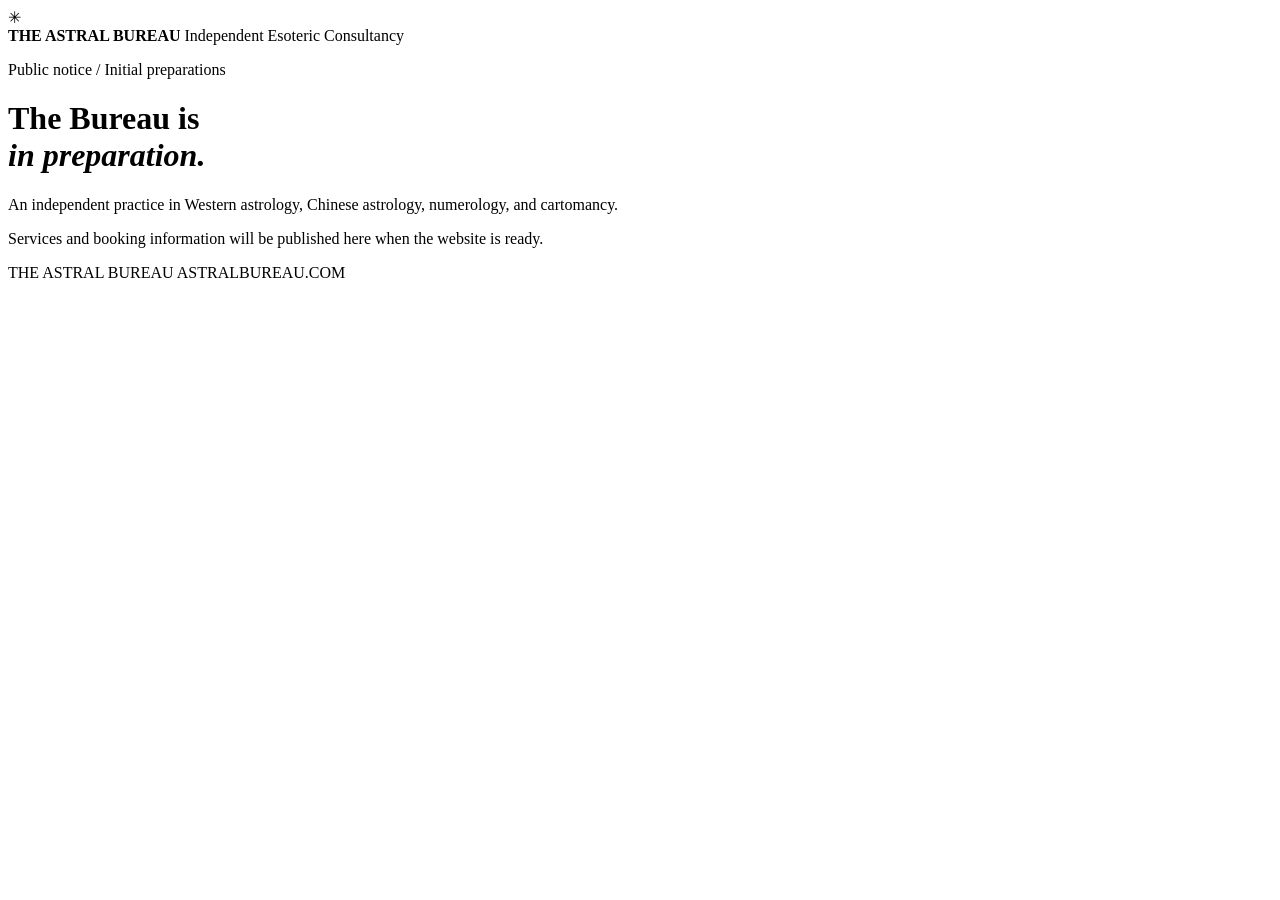
==== index.html @ 2aaf5bc3 "Add Astral Bureau starter: index.html" ====
<!doctype html>
<html lang="en">
<head>
  <meta charset="utf-8">
  <meta name="viewport" content="width=device-width,initial-scale=1">
  <meta name="description" content="The Astral Bureau — astrology, numerology, and cartomancy. Website in preparation.">
  <meta name="robots" content="noindex, nofollow">
  <meta name="theme-color" content="#10151e">
  <meta property="og:type" content="website">
  <meta property="og:title" content="The Astral Bureau">
  <meta property="og:description" content="The Astral Bureau — website in preparation.">
  <title>The Astral Bureau — In Preparation</title>
  <link rel="stylesheet" href="style.css">
</head>
<body>
  <div class="page-shell">
    <header class="masthead" aria-label="Site masthead">
      <div class="mark" aria-hidden="true">✳</div>
      <div class="masthead-text">
        <strong>THE ASTRAL BUREAU</strong>
        <span>Independent Esoteric Consultancy</span>
      </div>
    </header>

    <main>
      <p class="eyebrow">Public notice <span aria-hidden="true">/</span> Initial preparations</p>
      <h1>The Bureau is<br><em>in preparation.</em></h1>
      <p class="introduction">An independent practice in Western astrology, Chinese astrology, numerology, and cartomancy.</p>
      <p class="notice">Services and booking information will be published here when the website is ready.</p>
      <div class="rule" aria-hidden="true"></div>
    </main>

    <footer>
      <span>THE ASTRAL BUREAU</span>
      <span>ASTRALBUREAU.COM</span>
    </footer>
  </div>
</body>
</html>
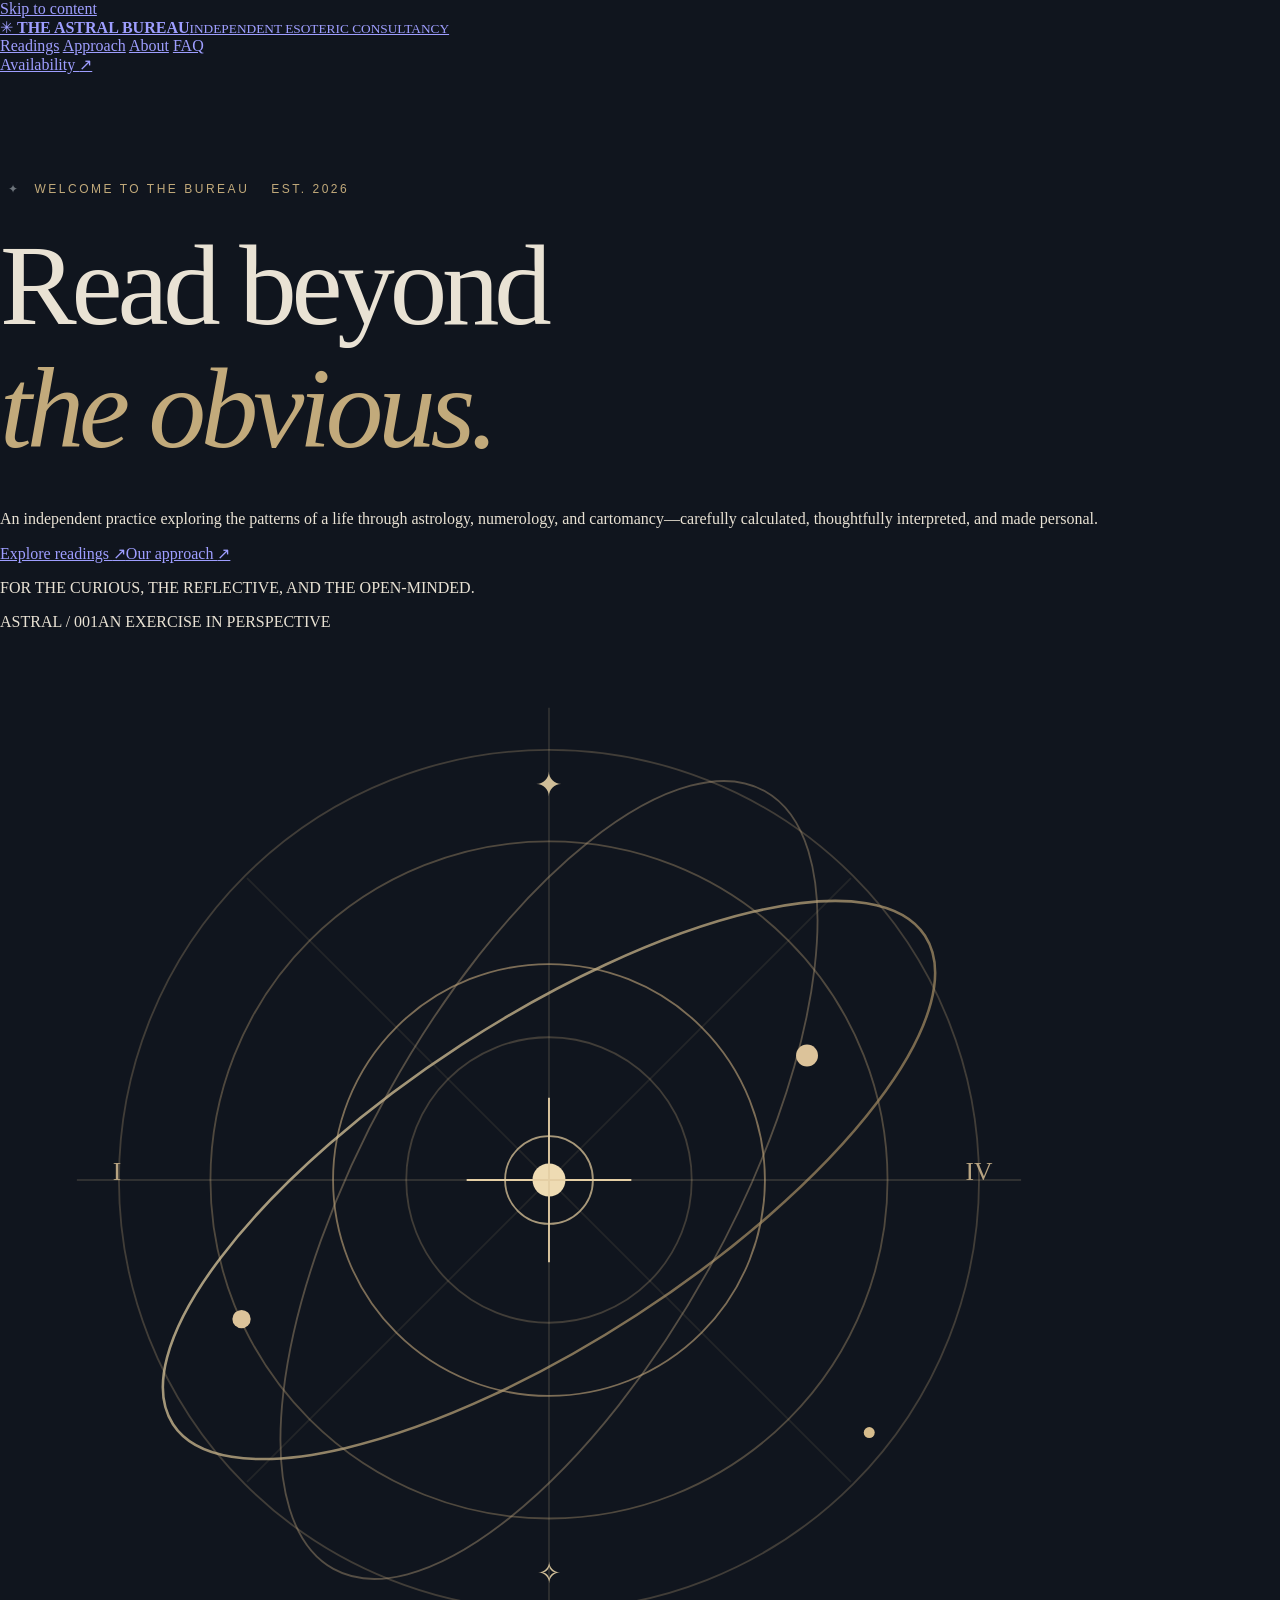
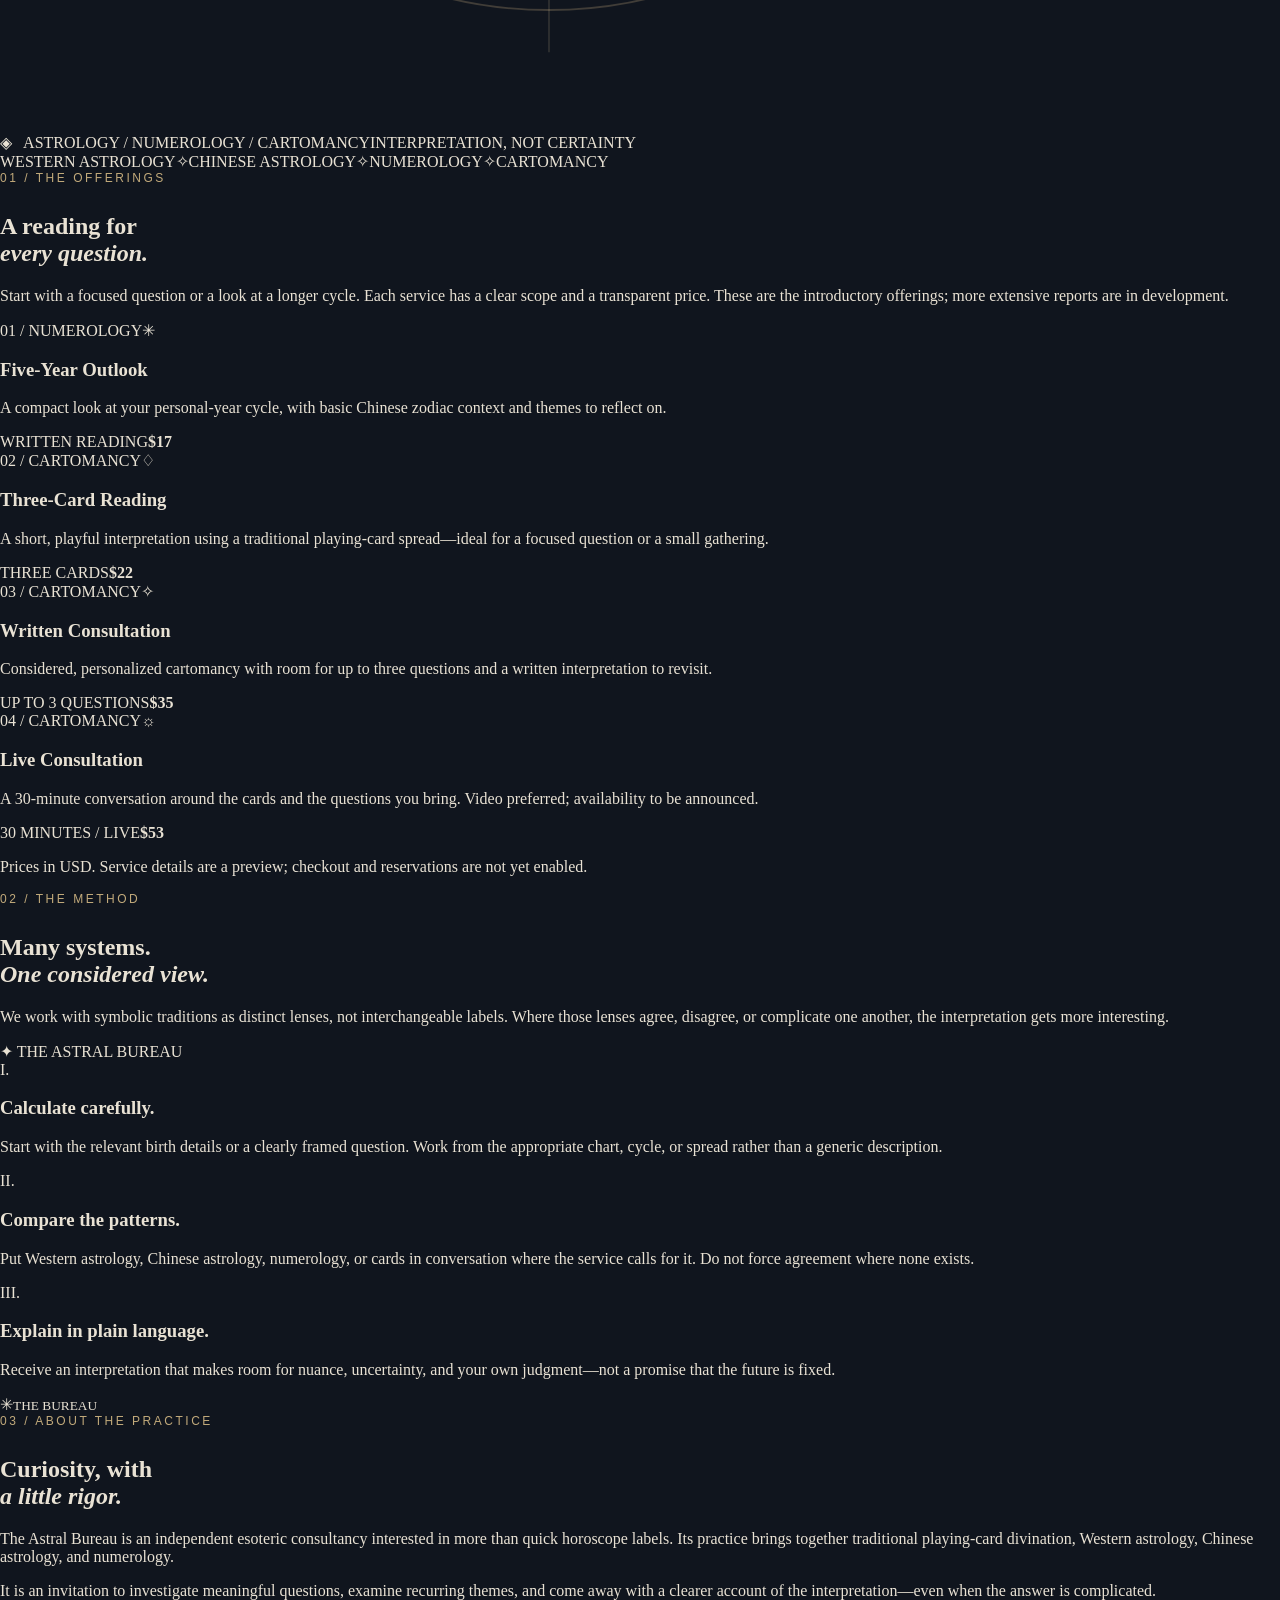
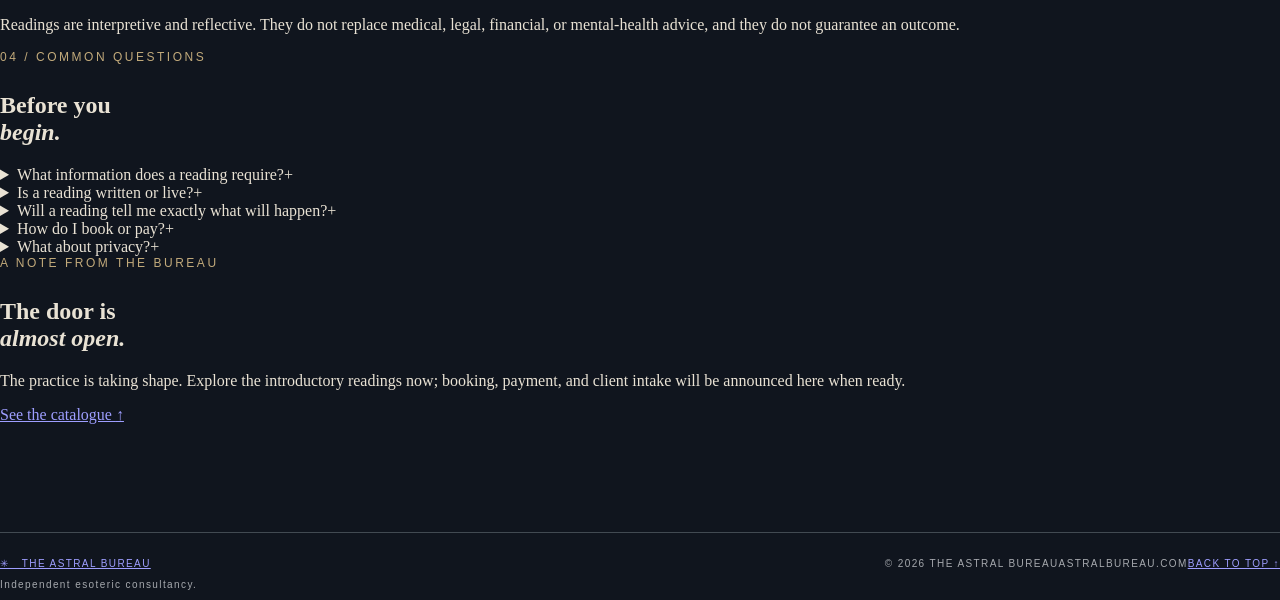
==== commit 989adcc8: "Build Astral Bureau v1 website: index.html" ====
--- a/index.html
+++ b/index.html
@@ -2,38 +2,124 @@
 <html lang="en">
 <head>
   <meta charset="utf-8">
-  <meta name="viewport" content="width=device-width,initial-scale=1">
-  <meta name="description" content="The Astral Bureau — astrology, numerology, and cartomancy. Website in preparation.">
+  <meta name="viewport" content="width=device-width, initial-scale=1">
+  <meta name="theme-color" content="#111823">
+  <meta name="description" content="The Astral Bureau is an independent practice in Western and Chinese astrology, numerology, and cartomancy. Explore thoughtfully prepared readings and consultations.">
   <meta name="robots" content="noindex, nofollow">
-  <meta name="theme-color" content="#10151e">
   <meta property="og:type" content="website">
-  <meta property="og:title" content="The Astral Bureau">
-  <meta property="og:description" content="The Astral Bureau — website in preparation.">
-  <title>The Astral Bureau — In Preparation</title>
+  <meta property="og:site_name" content="The Astral Bureau">
+  <meta property="og:title" content="The Astral Bureau | Read beyond the obvious">
+  <meta property="og:description" content="Independent astrology, numerology, and cartomancy. Careful calculation, considered interpretation, and a personal perspective.">
+  <link rel="canonical" href="https://astralbureau.com/">
+  <title>The Astral Bureau | Astrology, Numerology &amp; Cartomancy</title>
   <link rel="stylesheet" href="style.css">
 </head>
 <body>
-  <div class="page-shell">
-    <header class="masthead" aria-label="Site masthead">
-      <div class="mark" aria-hidden="true">✳</div>
-      <div class="masthead-text">
-        <strong>THE ASTRAL BUREAU</strong>
-        <span>Independent Esoteric Consultancy</span>
-      </div>
+  <a class="skip-link" href="#main">Skip to content</a>
+  <div class="site-frame">
+    <header class="site-header">
+      <a class="brand" href="#top" aria-label="The Astral Bureau home">
+        <span class="brand-mark" aria-hidden="true">✳</span>
+        <span class="brand-copy"><strong>THE ASTRAL BUREAU</strong><small>INDEPENDENT ESOTERIC CONSULTANCY</small></span>
+      </a>
+      <nav class="nav" aria-label="Main navigation">
+        <a href="#readings">Readings</a>
+        <a href="#approach">Approach</a>
+        <a href="#about">About</a>
+        <a href="#questions">FAQ</a>
+      </nav>
+      <a class="header-link" href="#availability">Availability <span aria-hidden="true">↗</span></a>
     </header>
 
-    <main>
-      <p class="eyebrow">Public notice <span aria-hidden="true">/</span> Initial preparations</p>
-      <h1>The Bureau is<br><em>in preparation.</em></h1>
-      <p class="introduction">An independent practice in Western astrology, Chinese astrology, numerology, and cartomancy.</p>
-      <p class="notice">Services and booking information will be published here when the website is ready.</p>
-      <div class="rule" aria-hidden="true"></div>
+    <main id="main">
+      <section class="hero" id="top" aria-labelledby="hero-title">
+        <div class="hero-content">
+          <p class="eyebrow"><span class="tiny-star" aria-hidden="true">✦</span> WELCOME TO THE BUREAU <span class="eyebrow-line" aria-hidden="true"></span> EST. 2026</p>
+          <h1 id="hero-title">Read beyond<br><em>the obvious.</em></h1>
+          <p class="hero-lede">An independent practice exploring the patterns of a life through astrology, numerology, and cartomancy—carefully calculated, thoughtfully interpreted, and made personal.</p>
+          <div class="hero-actions"><a class="button button-primary" href="#readings">Explore readings <span aria-hidden="true">↗</span></a><a class="text-link" href="#approach">Our approach <span aria-hidden="true">↗</span></a></div>
+          <p class="hero-aside">FOR THE CURIOUS, THE REFLECTIVE, AND THE OPEN-MINDED.</p>
+        </div>
+        <div class="hero-art" aria-hidden="true">
+          <div class="art-topline"><span>ASTRAL / 001</span><span>AN EXERCISE IN PERSPECTIVE</span></div>
+          <svg class="orbital" viewBox="0 0 600 600" role="img" aria-label="">
+            <defs>
+              <linearGradient id="orbitgold" x1="0" y1="0" x2="1" y2="1"><stop offset="0" stop-color="#e7d5a9"/><stop offset="1" stop-color="#8e7650"/></linearGradient>
+            </defs>
+            <circle cx="300" cy="300" r="235" fill="none" stroke="#bea479" stroke-opacity=".28" stroke-width="1"/>
+            <circle cx="300" cy="300" r="185" fill="none" stroke="#bea479" stroke-opacity=".36" stroke-width="1"/>
+            <circle cx="300" cy="300" r="118" fill="none" stroke="#bea479" stroke-opacity=".62" stroke-width="1"/>
+            <circle cx="300" cy="300" r="78" fill="none" stroke="#bea479" stroke-opacity=".28" stroke-width="1"/>
+            <ellipse cx="300" cy="300" rx="245" ry="88" fill="none" stroke="url(#orbitgold)" stroke-opacity=".75" stroke-width="1.4" transform="rotate(-33 300 300)"/>
+            <ellipse cx="300" cy="300" rx="100" ry="243" fill="none" stroke="#bba47e" stroke-opacity=".4" stroke-width="1" transform="rotate(29 300 300)"/>
+            <path d="M300 42V558 M42 300H558" stroke="#beab84" stroke-opacity=".18" stroke-width="1"/>
+            <path d="M135 135L465 465 M465 135L135 465" stroke="#beab84" stroke-opacity=".1" stroke-width="1"/>
+            <circle cx="300" cy="300" r="9" fill="#eedbb3"/>
+            <circle cx="300" cy="300" r="24" fill="none" stroke="#e8d0a1" stroke-opacity=".7"/>
+            <circle cx="132" cy="376" r="5" fill="#dcc39a"/>
+            <circle cx="441" cy="232" r="6" fill="#dcc39a"/>
+            <circle cx="475" cy="438" r="3" fill="#d6bc8c"/>
+            <path d="M300 255V345 M255 300H345" stroke="#e4cea4" stroke-width="1"/>
+            <text x="300" y="90" text-anchor="middle" fill="#cfbd97" font-size="18" font-family="Georgia,serif">✦</text>
+            <text x="300" y="520" text-anchor="middle" fill="#cfbd97" font-size="16" font-family="Georgia,serif">✧</text>
+            <text x="64" y="300" text-anchor="middle" fill="#b7a381" font-size="14" font-family="Georgia,serif">I</text>
+            <text x="535" y="300" text-anchor="middle" fill="#b7a381" font-size="14" font-family="Georgia,serif">IV</text>
+          </svg>
+          <div class="art-bottomline"><span>◈ &nbsp; ASTROLOGY / NUMEROLOGY / CARTOMANCY</span><span>INTERPRETATION, NOT CERTAINTY</span></div>
+        </div>
+      </section>
+
+      <div class="ribbon" aria-label="Our disciplines"><span>WESTERN ASTROLOGY</span><span aria-hidden="true">✧</span><span>CHINESE ASTROLOGY</span><span aria-hidden="true">✧</span><span>NUMEROLOGY</span><span aria-hidden="true">✧</span><span>CARTOMANCY</span></div>
+
+      <section id="readings" class="section readings" aria-labelledby="readings-title">
+        <div class="section-heading">
+          <div><p class="eyebrow">01 / THE OFFERINGS</p><h2 id="readings-title">A reading for<br><em>every question.</em></h2></div>
+          <p class="section-intro">Start with a focused question or a look at a longer cycle. Each service has a clear scope and a transparent price. These are the introductory offerings; more extensive reports are in development.</p>
+        </div>
+        <div class="services-grid">
+          <article class="service-card"><div class="service-top"><span>01 / NUMEROLOGY</span><span class="service-icon" aria-hidden="true">✳</span></div><h3>Five-Year Outlook</h3><p>A compact look at your personal-year cycle, with basic Chinese zodiac context and themes to reflect on.</p><div class="service-meta"><span>WRITTEN READING</span><strong>$17</strong></div></article>
+          <article class="service-card"><div class="service-top"><span>02 / CARTOMANCY</span><span class="service-icon" aria-hidden="true">♢</span></div><h3>Three-Card Reading</h3><p>A short, playful interpretation using a traditional playing-card spread—ideal for a focused question or a small gathering.</p><div class="service-meta"><span>THREE CARDS</span><strong>$22</strong></div></article>
+          <article class="service-card"><div class="service-top"><span>03 / CARTOMANCY</span><span class="service-icon" aria-hidden="true">✧</span></div><h3>Written Consultation</h3><p>Considered, personalized cartomancy with room for up to three questions and a written interpretation to revisit.</p><div class="service-meta"><span>UP TO 3 QUESTIONS</span><strong>$35</strong></div></article>
+          <article class="service-card"><div class="service-top"><span>04 / CARTOMANCY</span><span class="service-icon" aria-hidden="true">☼</span></div><h3>Live Consultation</h3><p>A 30-minute conversation around the cards and the questions you bring. Video preferred; availability to be announced.</p><div class="service-meta"><span>30 MINUTES / LIVE</span><strong>$53</strong></div></article>
+        </div>
+        <p class="services-note">Prices in USD. Service details are a preview; checkout and reservations are not yet enabled.</p>
+      </section>
+
+      <section id="approach" class="section approach" aria-labelledby="approach-title">
+        <div class="approach-left"><p class="eyebrow">02 / THE METHOD</p><h2 id="approach-title">Many systems.<br><em>One considered view.</em></h2><p>We work with symbolic traditions as distinct lenses, not interchangeable labels. Where those lenses agree, disagree, or complicate one another, the interpretation gets more interesting.</p><div class="approach-signature"><span aria-hidden="true">✦</span> THE ASTRAL BUREAU</div></div>
+        <div class="method-list">
+          <div class="method"><span class="method-num">I.</span><div><h3>Calculate carefully.</h3><p>Start with the relevant birth details or a clearly framed question. Work from the appropriate chart, cycle, or spread rather than a generic description.</p></div></div>
+          <div class="method"><span class="method-num">II.</span><div><h3>Compare the patterns.</h3><p>Put Western astrology, Chinese astrology, numerology, or cards in conversation where the service calls for it. Do not force agreement where none exists.</p></div></div>
+          <div class="method"><span class="method-num">III.</span><div><h3>Explain in plain language.</h3><p>Receive an interpretation that makes room for nuance, uncertainty, and your own judgment—not a promise that the future is fixed.</p></div></div>
+        </div>
+      </section>
+
+      <section id="about" class="section about" aria-labelledby="about-title">
+        <div class="about-decoration" aria-hidden="true"><span>✳</span><small>THE BUREAU</small></div>
+        <div class="about-copy"><p class="eyebrow">03 / ABOUT THE PRACTICE</p><h2 id="about-title">Curiosity, with<br><em>a little rigor.</em></h2><p>The Astral Bureau is an independent esoteric consultancy interested in more than quick horoscope labels. Its practice brings together traditional playing-card divination, Western astrology, Chinese astrology, and numerology.</p><p>It is an invitation to investigate meaningful questions, examine recurring themes, and come away with a clearer account of the interpretation—even when the answer is complicated.</p><p class="small-note">Readings are interpretive and reflective. They do not replace medical, legal, financial, or mental-health advice, and they do not guarantee an outcome.</p></div>
+      </section>
+
+      <section id="questions" class="section faq" aria-labelledby="faq-title">
+        <div class="faq-title"><p class="eyebrow">04 / COMMON QUESTIONS</p><h2 id="faq-title">Before you<br><em>begin.</em></h2></div>
+        <div class="faq-items">
+          <details><summary>What information does a reading require?<span aria-hidden="true">+</span></summary><p>Numerology typically uses your date of birth. Astrology benefits from the date, birthplace, and accurate birth time; some chart features cannot be established without a time. Cartomancy starts with a question or topic.</p></details>
+          <details><summary>Is a reading written or live?<span aria-hidden="true">+</span></summary><p>Most introductory offerings are written. The live cartomancy consultation is a 30-minute session, with video preferred. Details will be confirmed when booking opens.</p></details>
+          <details><summary>Will a reading tell me exactly what will happen?<span aria-hidden="true">+</span></summary><p>No. These systems offer symbolic interpretations, perspectives, and possible themes. You remain responsible for your decisions, and outcomes are never guaranteed.</p></details>
+          <details><summary>How do I book or pay?<span aria-hidden="true">+</span></summary><p>Online booking and payment have not opened yet. This website currently publishes the service catalogue only; it does not collect orders, payments, or birth details.</p></details>
+          <details><summary>What about privacy?<span aria-hidden="true">+</span></summary><p>This version of the site does not ask you to submit personal birth information. Before orders open, the Bureau will publish a privacy notice explaining how client details are handled.</p></details>
+        </div>
+      </section>
+
+      <section class="closing" id="availability" aria-labelledby="closing-title">
+        <div><p class="eyebrow">A NOTE FROM THE BUREAU</p><h2 id="closing-title">The door is<br><em>almost open.</em></h2></div>
+        <div class="closing-right"><p>The practice is taking shape. Explore the introductory readings now; booking, payment, and client intake will be announced here when ready.</p><a class="button button-outline" href="#readings">See the catalogue <span aria-hidden="true">↑</span></a></div>
+      </section>
     </main>
 
-    <footer>
-      <span>THE ASTRAL BUREAU</span>
-      <span>ASTRALBUREAU.COM</span>
+    <footer class="footer">
+      <div><a href="#top" class="footer-name">✳ &nbsp; THE ASTRAL BUREAU</a><p>Independent esoteric consultancy.</p></div>
+      <div class="footer-right"><span>© 2026 THE ASTRAL BUREAU</span><span>ASTRALBUREAU.COM</span><a href="#top">BACK TO TOP ↑</a></div>
     </footer>
   </div>
 </body>
-</html>
+</html>
--- a/style.css
+++ b/style.css
@@ -0,0 +1,21 @@
+:root { color-scheme: dark; --ink: #10151e; --paper: #e9e2d4; --muted: #a6a9ae; --line: #424a52; --accent: #c2aa7b; }
+* { box-sizing: border-box; }
+html { min-height: 100%; }
+body { margin: 0; min-height: 100vh; background: var(--ink); color: var(--paper); font-family: Georgia, "Times New Roman", serif; }
+.page-shell { min-height: 100vh; max-width: 1200px; margin: 0 auto; padding: clamp(24px, 6vw, 72px); display: flex; flex-direction: column; }
+.masthead { display: flex; align-items: center; gap: 17px; padding-bottom: 28px; border-bottom: 1px solid var(--line); }
+.mark { color: var(--accent); border: 1px solid var(--accent); width: 49px; height: 49px; display: grid; place-items: center; font-size: 26px; }
+.masthead-text { display: flex; flex-direction: column; gap: 5px; }
+.masthead-text strong, .masthead-text span, .eyebrow, .notice, footer { font-family: Arial, Helvetica, sans-serif; }
+.masthead-text strong { font-size: 13px; letter-spacing: 0.18em; }
+.masthead-text span { color: var(--muted); font-size: 11px; letter-spacing: 0.1em; }
+main { flex: 1; display: flex; flex-direction: column; justify-content: center; align-items: flex-start; padding: clamp(70px, 12vh, 130px) 0; }
+.eyebrow { margin: 0 0 28px; color: var(--accent); font-size: 12px; letter-spacing: 0.21em; text-transform: uppercase; }
+.eyebrow span { color: #6d747b; padding: 0 8px; }
+h1 { font-size: clamp(54px, 9vw, 115px); font-weight: 400; letter-spacing: -0.045em; line-height: 1.07; margin: 0 0 40px; }
+h1 em { color: var(--accent); font-weight: normal; }
+.introduction { max-width: 680px; font-size: clamp(20px, 2.5vw, 28px); line-height: 1.5; margin: 0 0 25px; }
+.notice { max-width: 520px; color: var(--muted); font-size: 14px; line-height: 1.8; margin: 0; }
+.rule { width: 84px; height: 2px; background: var(--accent); margin-top: 42px; }
+footer { display: flex; justify-content: space-between; gap: 20px; border-top: 1px solid var(--line); padding-top: 25px; color: var(--muted); font-size: 10px; letter-spacing: 0.14em; }
+@media (max-width: 600px) { footer { flex-direction: column; gap: 8px; } .masthead-text strong { font-size: 11px; } }
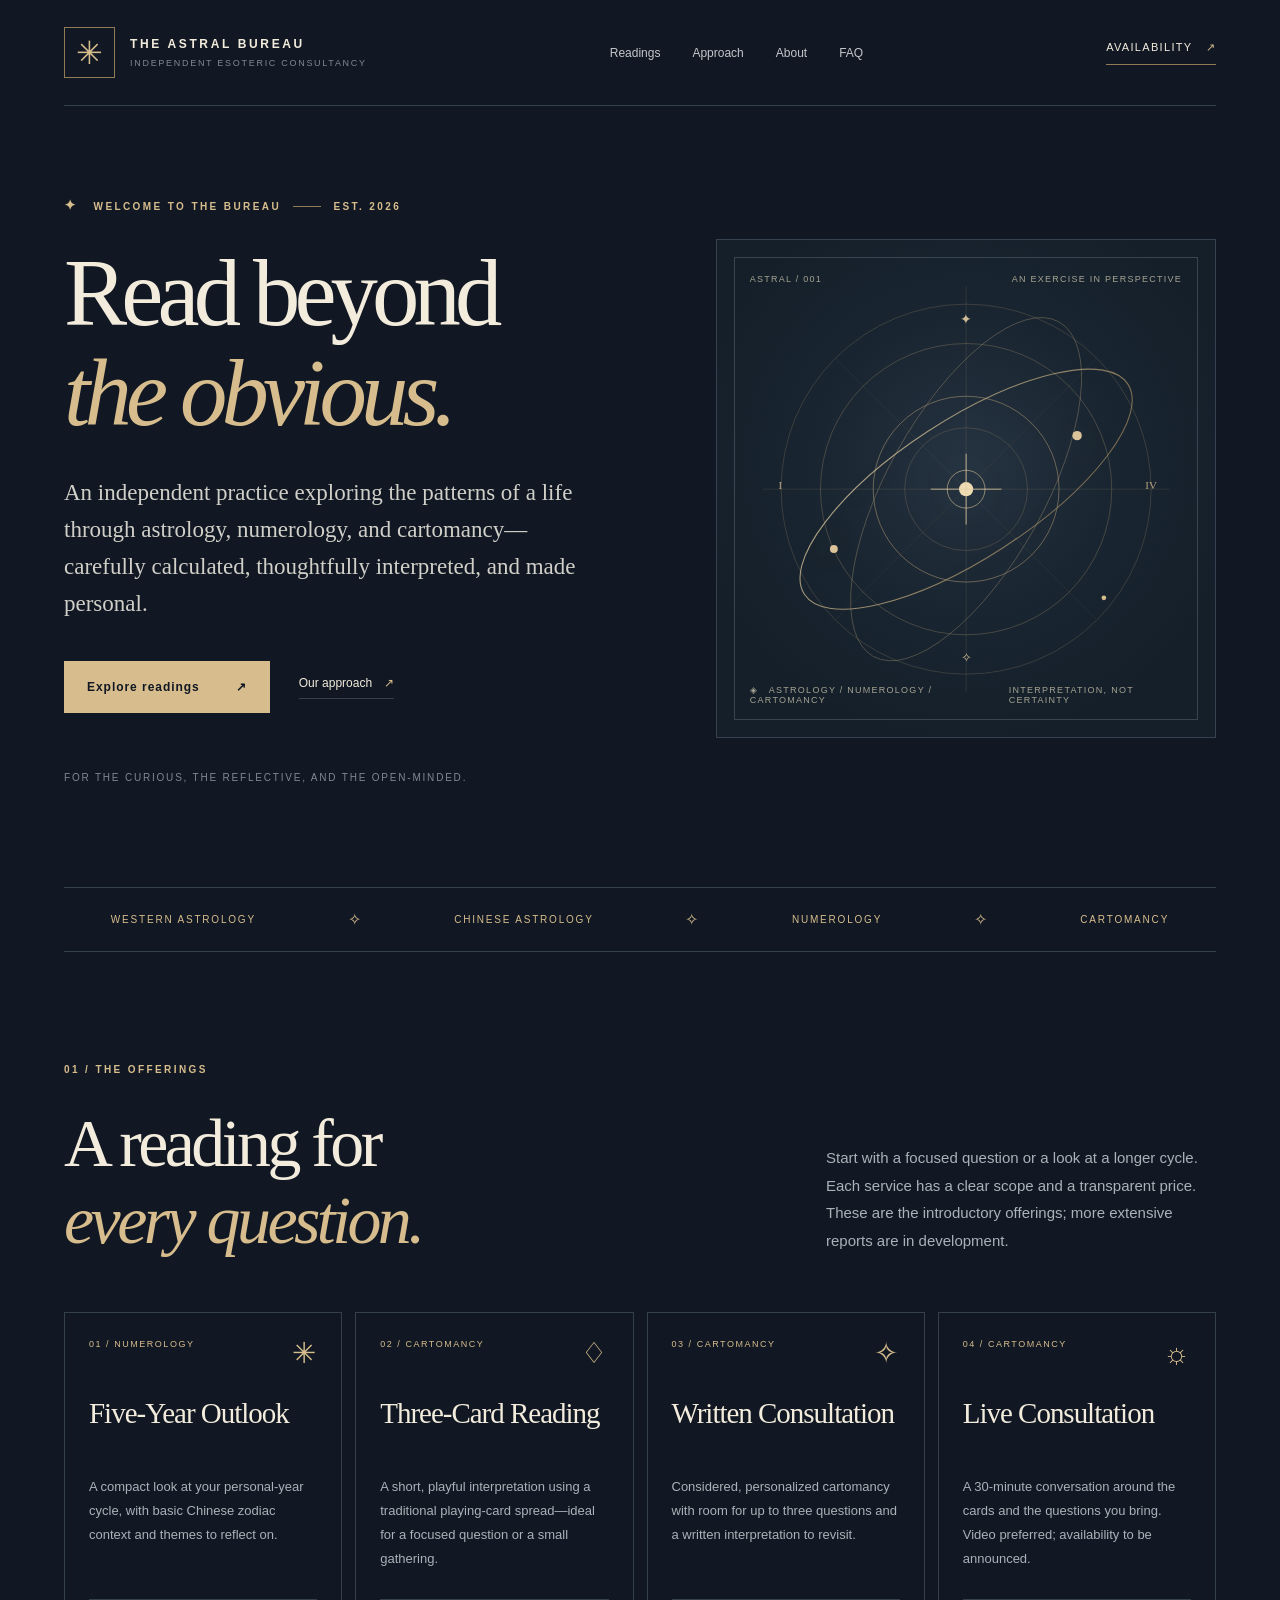
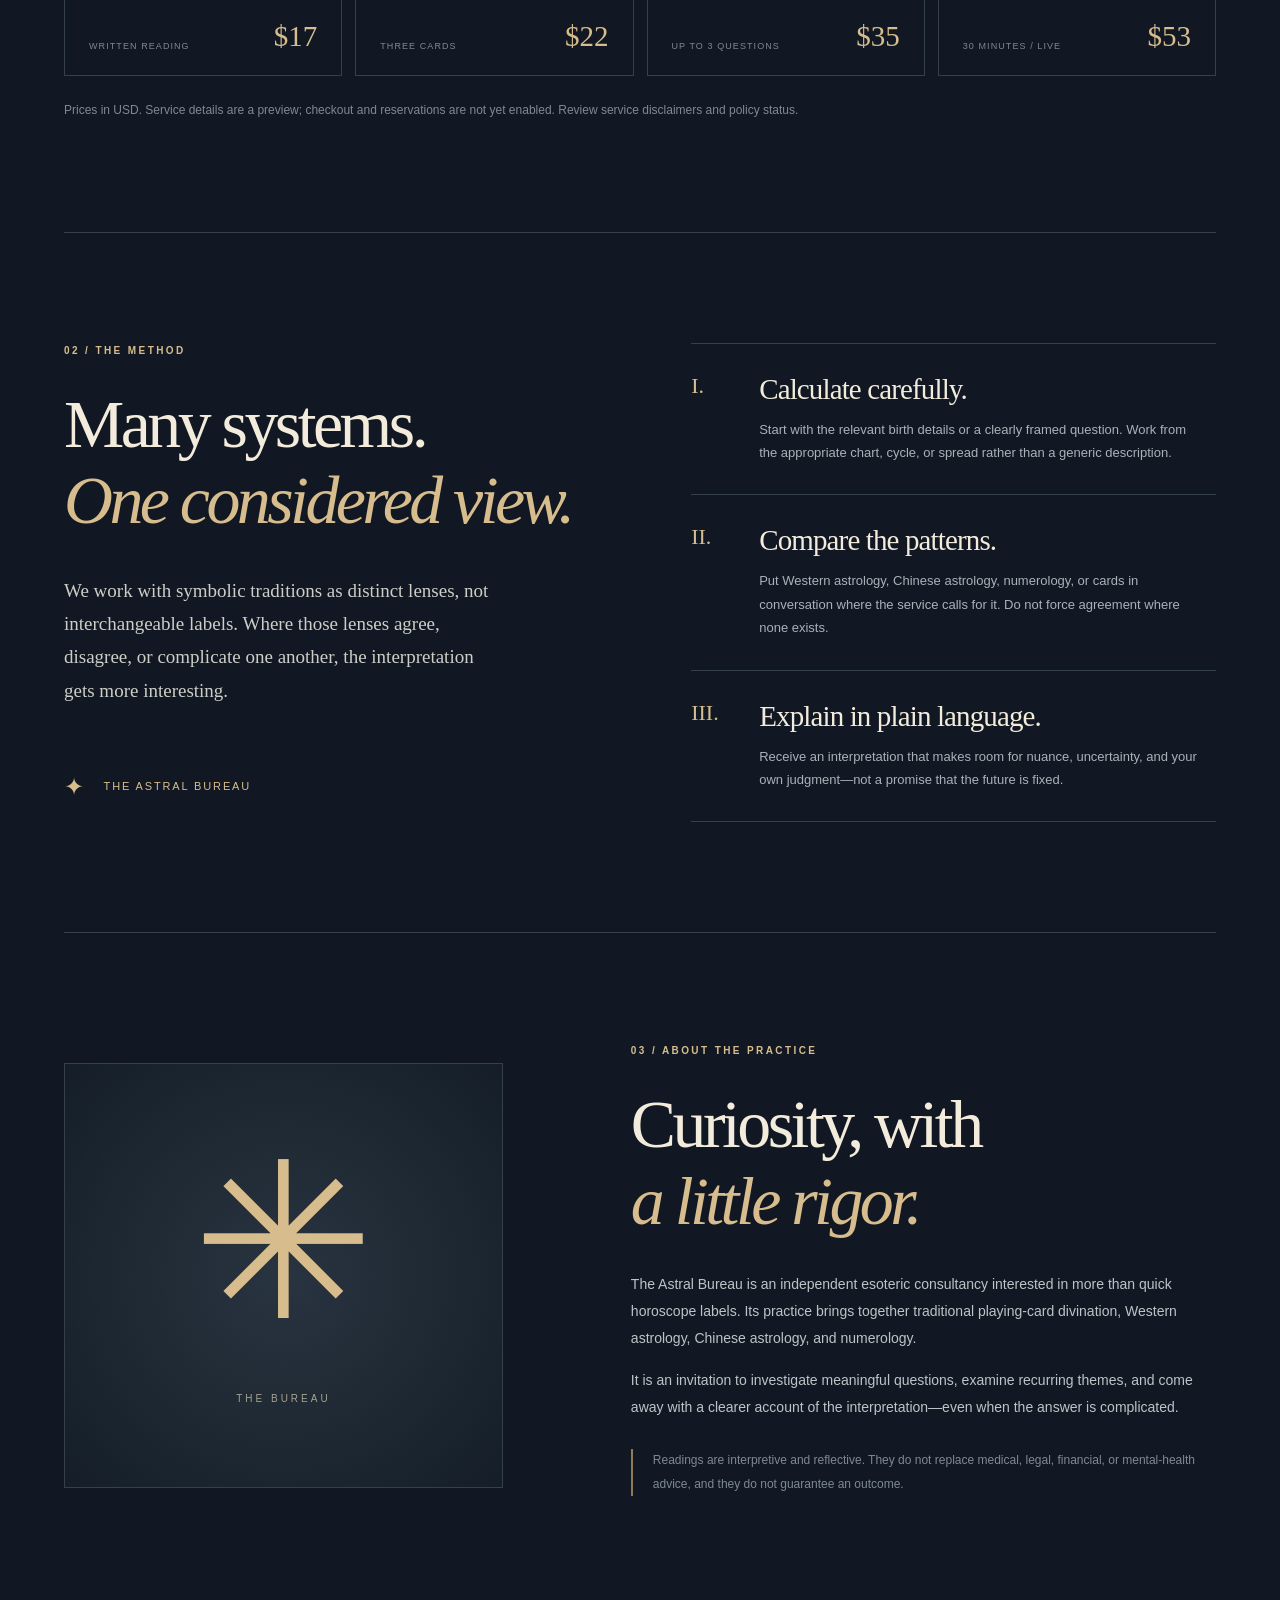
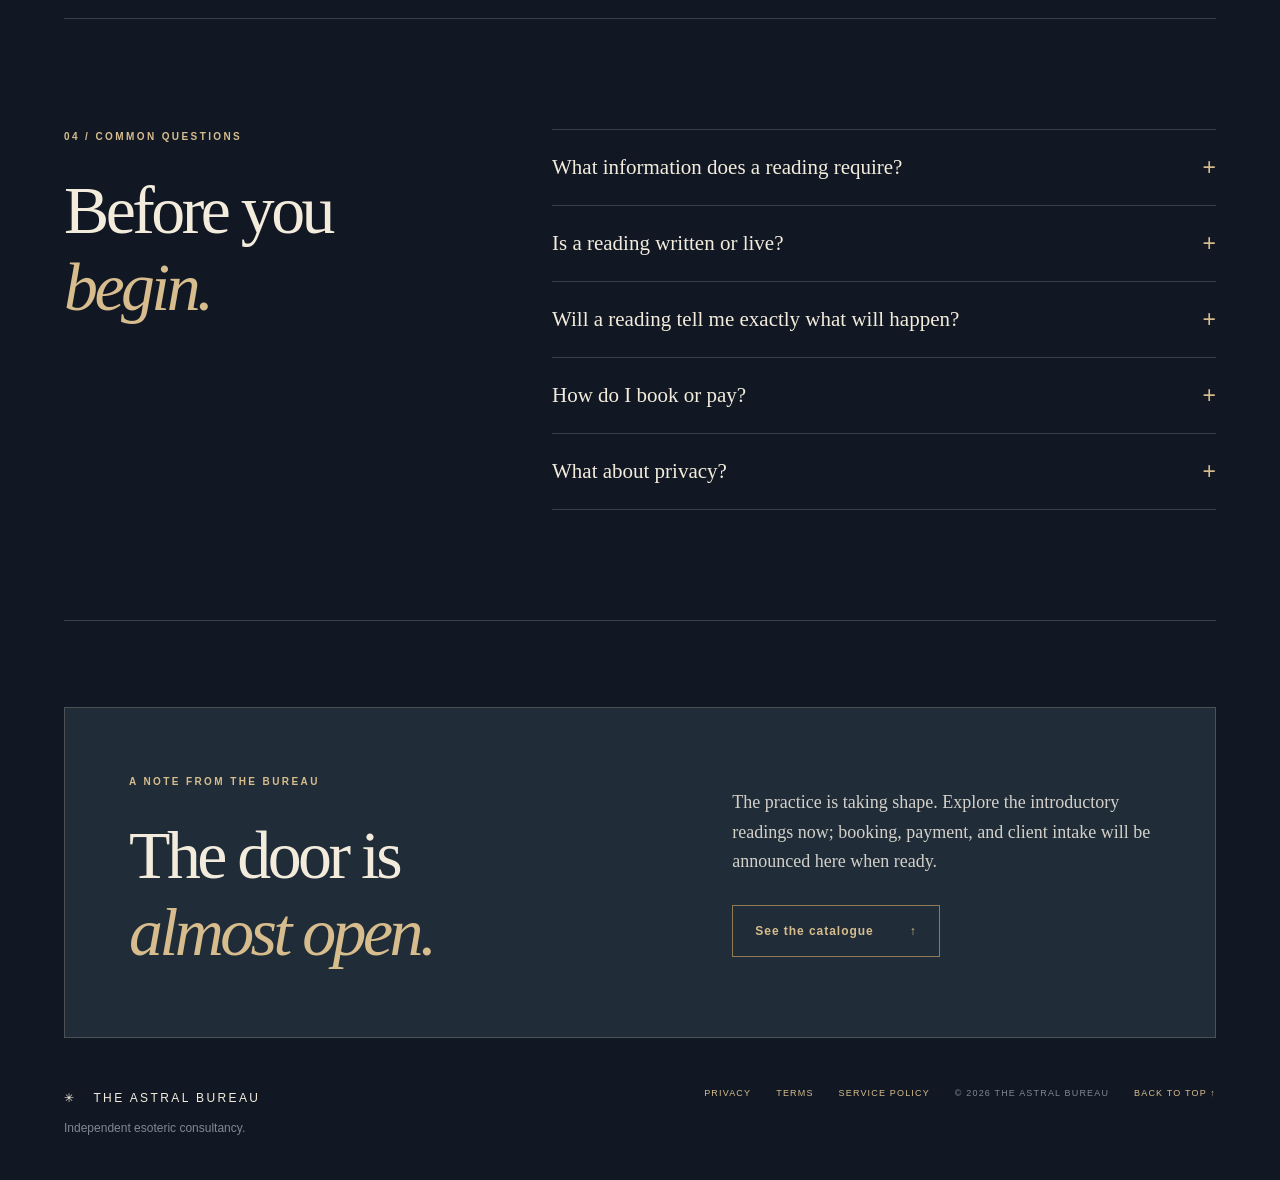
==== commit 2fa3fb47: "Link and style legal framework: index.html" ====
--- a/index.html
+++ b/index.html
@@ -82,7 +82,7 @@
           <article class="service-card"><div class="service-top"><span>03 / CARTOMANCY</span><span class="service-icon" aria-hidden="true">✧</span></div><h3>Written Consultation</h3><p>Considered, personalized cartomancy with room for up to three questions and a written interpretation to revisit.</p><div class="service-meta"><span>UP TO 3 QUESTIONS</span><strong>$35</strong></div></article>
           <article class="service-card"><div class="service-top"><span>04 / CARTOMANCY</span><span class="service-icon" aria-hidden="true">☼</span></div><h3>Live Consultation</h3><p>A 30-minute conversation around the cards and the questions you bring. Video preferred; availability to be announced.</p><div class="service-meta"><span>30 MINUTES / LIVE</span><strong>$53</strong></div></article>
         </div>
-        <p class="services-note">Prices in USD. Service details are a preview; checkout and reservations are not yet enabled.</p>
+        <p class="services-note">Prices in USD. Service details are a preview; checkout and reservations are not yet enabled. <a href="/service-policy.html">Review service disclaimers and policy status.</a></p>
       </section>
 
       <section id="approach" class="section approach" aria-labelledby="approach-title">
@@ -106,7 +106,7 @@
           <details><summary>Is a reading written or live?<span aria-hidden="true">+</span></summary><p>Most introductory offerings are written. The live cartomancy consultation is a 30-minute session, with video preferred. Details will be confirmed when booking opens.</p></details>
           <details><summary>Will a reading tell me exactly what will happen?<span aria-hidden="true">+</span></summary><p>No. These systems offer symbolic interpretations, perspectives, and possible themes. You remain responsible for your decisions, and outcomes are never guaranteed.</p></details>
           <details><summary>How do I book or pay?<span aria-hidden="true">+</span></summary><p>Online booking and payment have not opened yet. This website currently publishes the service catalogue only; it does not collect orders, payments, or birth details.</p></details>
-          <details><summary>What about privacy?<span aria-hidden="true">+</span></summary><p>This version of the site does not ask you to submit personal birth information. Before orders open, the Bureau will publish a privacy notice explaining how client details are handled.</p></details>
+          <details><summary>What about privacy?<span aria-hidden="true">+</span></summary><p>This version of the site does not ask you to submit personal birth information. The current <a href="/privacy.html">privacy notice</a> explains what this informational site does and does not collect. A revised client-data policy will be published before orders open.</p></details>
         </div>
       </section>
 
@@ -118,7 +118,7 @@
 
     <footer class="footer">
       <div><a href="#top" class="footer-name">✳ &nbsp; THE ASTRAL BUREAU</a><p>Independent esoteric consultancy.</p></div>
-      <div class="footer-right"><span>© 2026 THE ASTRAL BUREAU</span><span>ASTRALBUREAU.COM</span><a href="#top">BACK TO TOP ↑</a></div>
+      <div class="footer-right"><a href="/privacy.html">PRIVACY</a><a href="/terms.html">TERMS</a><a href="/service-policy.html">SERVICE POLICY</a><span>© 2026 THE ASTRAL BUREAU</span><a href="#top">BACK TO TOP ↑</a></div>
     </footer>
   </div>
 </body>
--- a/style.css
+++ b/style.css
@@ -1,21 +1,6 @@
-:root { color-scheme: dark; --ink: #10151e; --paper: #e9e2d4; --muted: #a6a9ae; --line: #424a52; --accent: #c2aa7b; }
-* { box-sizing: border-box; }
-html { min-height: 100%; }
-body { margin: 0; min-height: 100vh; background: var(--ink); color: var(--paper); font-family: Georgia, "Times New Roman", serif; }
-.page-shell { min-height: 100vh; max-width: 1200px; margin: 0 auto; padding: clamp(24px, 6vw, 72px); display: flex; flex-direction: column; }
-.masthead { display: flex; align-items: center; gap: 17px; padding-bottom: 28px; border-bottom: 1px solid var(--line); }
-.mark { color: var(--accent); border: 1px solid var(--accent); width: 49px; height: 49px; display: grid; place-items: center; font-size: 26px; }
-.masthead-text { display: flex; flex-direction: column; gap: 5px; }
-.masthead-text strong, .masthead-text span, .eyebrow, .notice, footer { font-family: Arial, Helvetica, sans-serif; }
-.masthead-text strong { font-size: 13px; letter-spacing: 0.18em; }
-.masthead-text span { color: var(--muted); font-size: 11px; letter-spacing: 0.1em; }
-main { flex: 1; display: flex; flex-direction: column; justify-content: center; align-items: flex-start; padding: clamp(70px, 12vh, 130px) 0; }
-.eyebrow { margin: 0 0 28px; color: var(--accent); font-size: 12px; letter-spacing: 0.21em; text-transform: uppercase; }
-.eyebrow span { color: #6d747b; padding: 0 8px; }
-h1 { font-size: clamp(54px, 9vw, 115px); font-weight: 400; letter-spacing: -0.045em; line-height: 1.07; margin: 0 0 40px; }
-h1 em { color: var(--accent); font-weight: normal; }
-.introduction { max-width: 680px; font-size: clamp(20px, 2.5vw, 28px); line-height: 1.5; margin: 0 0 25px; }
-.notice { max-width: 520px; color: var(--muted); font-size: 14px; line-height: 1.8; margin: 0; }
-.rule { width: 84px; height: 2px; background: var(--accent); margin-top: 42px; }
-footer { display: flex; justify-content: space-between; gap: 20px; border-top: 1px solid var(--line); padding-top: 25px; color: var(--muted); font-size: 10px; letter-spacing: 0.14em; }
-@media (max-width: 600px) { footer { flex-direction: column; gap: 8px; } .masthead-text strong { font-size: 11px; } }
+:root{color-scheme:dark;--ink:#111823;--ink2:#17202b;--surface:#1b2631;--paper:#f3ecdd;--muted:#aab1b8;--quiet:#7e8994;--line:#34404b;--gold:#d7bd8d;--gold-dim:#927a54;--max:1360px}
+*{box-sizing:border-box}html{scroll-behavior:smooth}body{margin:0;background:var(--ink);color:var(--paper);font-family:Arial,Helvetica,sans-serif;-webkit-font-smoothing:antialiased}::selection{background:#d7bd8d;color:#111823}a{color:inherit;text-decoration:none}a:focus-visible,summary:focus-visible{outline:2px solid var(--gold);outline-offset:5px}h1,h2,h3,p{margin-top:0}h1,h2,h3{font-family:Georgia,"Times New Roman",serif;font-weight:400}em{font-weight:400;color:var(--gold)}.site-frame{max-width:var(--max);margin:auto;padding:0 clamp(22px,5vw,78px)}.skip-link{position:absolute;top:-100px;left:20px;background:var(--gold);color:var(--ink);padding:12px;z-index:99}.skip-link:focus{top:12px}.site-header{min-height:106px;display:flex;align-items:center;justify-content:space-between;gap:24px;border-bottom:1px solid var(--line)}.brand{display:flex;align-items:center;gap:15px;flex-shrink:0}.brand-mark{font-family:Georgia,serif;font-size:32px;width:51px;height:51px;border:1px solid var(--gold-dim);display:grid;place-items:center;color:var(--gold)}.brand-copy{display:flex;flex-direction:column;gap:7px}.brand-copy strong{font-size:12px;letter-spacing:.22em;font-weight:650}.brand-copy small{font-size:9px;letter-spacing:.19em;color:var(--quiet)}.nav{display:flex;gap:clamp(14px,2.5vw,35px);align-items:center}.nav a{font-size:12px;color:#c2c7ca;transition:color .2s}.nav a:hover,.header-link:hover,.text-link:hover,.footer a:hover{color:var(--gold)}.header-link{font-size:11px;text-transform:uppercase;letter-spacing:.12em;border-bottom:1px solid var(--gold-dim);padding-bottom:10px;white-space:nowrap}.header-link span,.text-link span{margin-left:9px;color:var(--gold)}.hero{display:grid;grid-template-columns:1fr 0.87fr;gap:clamp(30px,6vw,95px);align-items:center;min-height:690px;padding:76px 0 92px}.hero-content{padding-top:12px}.eyebrow{color:var(--gold);font-size:10px;line-height:1.6;font-weight:650;letter-spacing:.24em;text-transform:uppercase;margin-bottom:28px}.tiny-star{font-size:14px;margin-right:10px}.eyebrow-line{display:inline-block;width:28px;margin:0 7px 3px;border-top:1px solid var(--gold-dim)}h1{font-size:clamp(66px,7.4vw,112px);letter-spacing:-.062em;line-height:1.05;margin-bottom:32px}.hero-lede{font-family:Georgia,"Times New Roman",serif;font-size:clamp(18px,2vw,23px);line-height:1.6;color:#d0cfc8;max-width:540px}.hero-actions{display:flex;gap:29px;align-items:center;margin-top:39px;flex-wrap:wrap}.button{display:inline-flex;justify-content:space-between;align-items:center;gap:36px;font-size:12px;font-weight:650;letter-spacing:.08em;padding:18px 22px;transition:transform .2s,background .2s,border-color .2s}.button:hover{transform:translateY(-2px)}.button-primary{color:var(--ink);background:var(--gold);border:1px solid var(--gold)}.button-primary:hover{background:#ead4ad}.button-outline{border:1px solid var(--gold-dim);color:var(--gold)}.button-outline:hover{border-color:var(--gold)}.text-link{font-size:12px;border-bottom:1px solid var(--line);padding-bottom:8px}.hero-aside{margin-top:57px;color:var(--quiet);font-size:10px;letter-spacing:.18em;line-height:1.5}.hero-art{height:clamp(400px,39vw,560px);background:radial-gradient(circle at 50% 45%,#263341 0%,#192530 40%,#141f2a 76%);border:1px solid #364251;position:relative;display:flex;align-items:center;justify-content:center;overflow:hidden}.hero-art:after{content:"";position:absolute;inset:17px;border:1px solid #394450;pointer-events:none}.art-topline,.art-bottomline{position:absolute;left:33px;right:33px;display:flex;justify-content:space-between;gap:20px;font-size:9px;letter-spacing:.14em;color:#a6a391;z-index:1}.art-topline{top:34px}.art-bottomline{bottom:32px}.orbital{display:block;width:100%;height:95%;max-height:530px;filter:drop-shadow(0 0 20px rgba(215,189,141,.07))}.ribbon{border-top:1px solid var(--line);border-bottom:1px solid var(--line);padding:22px 8px;display:flex;justify-content:space-around;align-items:center;gap:14px;flex-wrap:wrap;color:var(--gold);font-size:10px;letter-spacing:.18em}.ribbon span:nth-child(even){font-family:Georgia,serif;font-size:16px}.section{padding:110px 0;border-bottom:1px solid var(--line)}.section-heading{display:flex;justify-content:space-between;align-items:end;gap:40px;margin-bottom:52px}.section h2,.closing h2{font-size:clamp(48px,5.3vw,80px);line-height:1.13;letter-spacing:-.052em;margin:0}.section-intro{max-width:390px;font-size:15px;color:var(--muted);line-height:1.85;margin:0 0 5px}.services-grid{display:grid;grid-template-columns:repeat(4,minmax(0,1fr));gap:13px}.service-card{border:1px solid var(--line);padding:26px 24px 22px;min-height:338px;display:flex;flex-direction:column;transition:background .2s,border-color .2s}.service-card:hover{background:#1a2530;border-color:var(--gold-dim)}.service-top{display:flex;align-items:start;justify-content:space-between;gap:8px;color:var(--gold);font-size:9px;letter-spacing:.17em;min-height:57px}.service-icon{font-family:Georgia,serif;font-size:29px;font-weight:normal;line-height:1}.service-card h3{font-size:29px;line-height:1.18;letter-spacing:-.035em;margin:0 0 14px;min-height:65px}.service-card p{font-size:13px;line-height:1.85;color:var(--muted);margin-bottom:28px}.service-meta{display:flex;justify-content:space-between;align-items:end;gap:8px;border-top:1px solid var(--line);padding-top:20px;margin-top:auto}.service-meta span{color:var(--quiet);font-size:9px;line-height:1.6;letter-spacing:.12em}.service-meta strong{font-family:Georgia,serif;color:var(--gold);font-size:29px;font-weight:400}.services-note{font-size:12px;color:var(--quiet);margin:24px 0 0;line-height:1.8}.approach{display:grid;grid-template-columns:1fr 1fr;gap:clamp(50px,8vw,135px)}.approach-left>p:not(.eyebrow){font-family:Georgia,serif;font-size:19px;line-height:1.75;color:#cccec7;max-width:440px;margin-top:34px}.approach-signature{margin-top:66px;font-size:11px;letter-spacing:.17em;color:var(--gold)}.approach-signature span{font-size:24px;vertical-align:middle;margin-right:13px}.method{display:grid;grid-template-columns:53px 1fr;gap:15px;border-top:1px solid var(--line);padding:29px 0 30px}.method:last-child{border-bottom:1px solid var(--line)}.method-num{color:var(--gold);font-family:Georgia,serif;font-size:22px}.method h3{font-size:29px;letter-spacing:-.03em;margin-bottom:12px}.method p{max-width:440px;color:var(--muted);line-height:1.8;font-size:13px;margin:0}.about{display:grid;grid-template-columns:.75fr 1fr;gap:clamp(50px,10vw,160px);align-items:center}.about-decoration{height:425px;background:radial-gradient(circle at center,#293441,#1c2731 60%,#151e28);border:1px solid var(--line);display:flex;flex-direction:column;justify-content:center;align-items:center;gap:50px}.about-decoration span{font-family:Georgia,serif;font-size:clamp(110px,17vw,240px);line-height:.9;color:var(--gold);font-weight:normal}.about-decoration small{font-size:10px;letter-spacing:.3em;color:#a6a391}.about-copy h2{margin-bottom:30px}.about-copy>p:not(.eyebrow){color:#bdc4c7;line-height:1.95;font-size:14px;max-width:570px}.about-copy .small-note{border-left:2px solid var(--gold-dim);padding-left:20px;color:var(--quiet)!important;font-size:12px!important;margin-top:28px}.faq{display:grid;grid-template-columns:.75fr 1.25fr;gap:clamp(30px,7vw,90px)}.faq-items{border-top:1px solid var(--line)}.faq details{border-bottom:1px solid var(--line)}.faq summary{font-family:Georgia,serif;font-size:21px;cursor:pointer;list-style:none;padding:24px 0;display:flex;justify-content:space-between;align-items:center;gap:20px}.faq summary::-webkit-details-marker{display:none}.faq summary span{color:var(--gold);font-family:Arial,sans-serif;font-size:23px;font-weight:300}.faq details[open] summary span{transform:rotate(45deg)}.faq details p{font-size:13px;color:var(--muted);line-height:1.9;padding:0 25px 22px 0;margin:0}.closing{margin-top:86px;padding:66px clamp(26px,5vw,78px);background:#202c37;border:1px solid #4b5154;display:grid;grid-template-columns:1fr .75fr;align-items:center;gap:45px}.closing-right p{font-family:Georgia,serif;color:#d2d0c9;font-size:18px;line-height:1.65;max-width:430px;margin:0 0 28px}.footer{display:flex;justify-content:space-between;gap:40px;padding:50px 0 45px}.footer-name{font-size:12px;letter-spacing:.2em}.footer-name:first-letter{color:var(--gold)}.footer p{font-size:12px;color:var(--quiet);margin:15px 0 0}.footer-right{display:flex;align-items:start;gap:25px;flex-wrap:wrap;font-size:9px;letter-spacing:.13em;color:var(--quiet)}.footer-right a{color:var(--gold)}
+@media(max-width:1050px){.site-header{gap:18px}.nav{gap:17px}.header-link{display:none}.hero{gap:32px}.hero-art{height:440px}.services-grid{grid-template-columns:repeat(2,minmax(0,1fr))}.service-card{min-height:290px}.service-card h3{min-height:0}.about-decoration{height:340px}.ribbon{font-size:9px}}
+@media(max-width:720px){.site-frame{padding:0 21px}.site-header{padding:20px 0;min-height:0;align-items:start;flex-wrap:wrap}.brand-mark{width:46px;height:46px}.brand-copy strong{font-size:11px}.brand-copy small{font-size:8px}.nav{order:2;width:100%;display:flex;justify-content:space-between;gap:12px;padding-top:13px}.nav a{font-size:12px}.hero{grid-template-columns:1fr;padding:66px 0 68px;min-height:0;gap:48px}.hero h1{font-size:clamp(56px,12vw,86px)}.hero-art{height:min(86vw,490px)}.hero-aside{margin-top:36px}.art-topline,.art-bottomline{font-size:7px;left:27px;right:27px}.ribbon{gap:14px;padding:20px 5px}.ribbon span:nth-child(even){display:none}.section{padding:76px 0}.section-heading,.approach,.about,.faq,.closing{display:grid;grid-template-columns:1fr;gap:33px}.section-heading{margin-bottom:36px}.section-intro{max-width:600px}.services-grid{grid-template-columns:1fr 1fr}.about-decoration{height:250px;max-width:100%}.about-decoration span{font-size:130px}.closing{margin-top:55px;padding:42px 25px}.footer{flex-direction:column;gap:28px}.footer-right{gap:15px}.approach-signature{margin-top:36px}.faq-title{margin-bottom:0}}
+@media(max-width:490px){.brand-copy strong{font-size:10px;letter-spacing:.12em}.brand-copy small{font-size:7px;letter-spacing:.12em}.nav a{font-size:11px}.hero-actions{gap:22px}.hero-art{height:360px}.services-grid{grid-template-columns:1fr}.service-card{min-height:0}.service-card p{margin-bottom:34px}.service-card h3{font-size:30px}.ribbon{justify-content:center;font-size:8px}.section h2,.closing h2{font-size:clamp(45px,10vw,65px)}}
+@media(prefers-reduced-motion:reduce){html{scroll-behavior:auto}*,*:before,*:after{transition:none!important}}
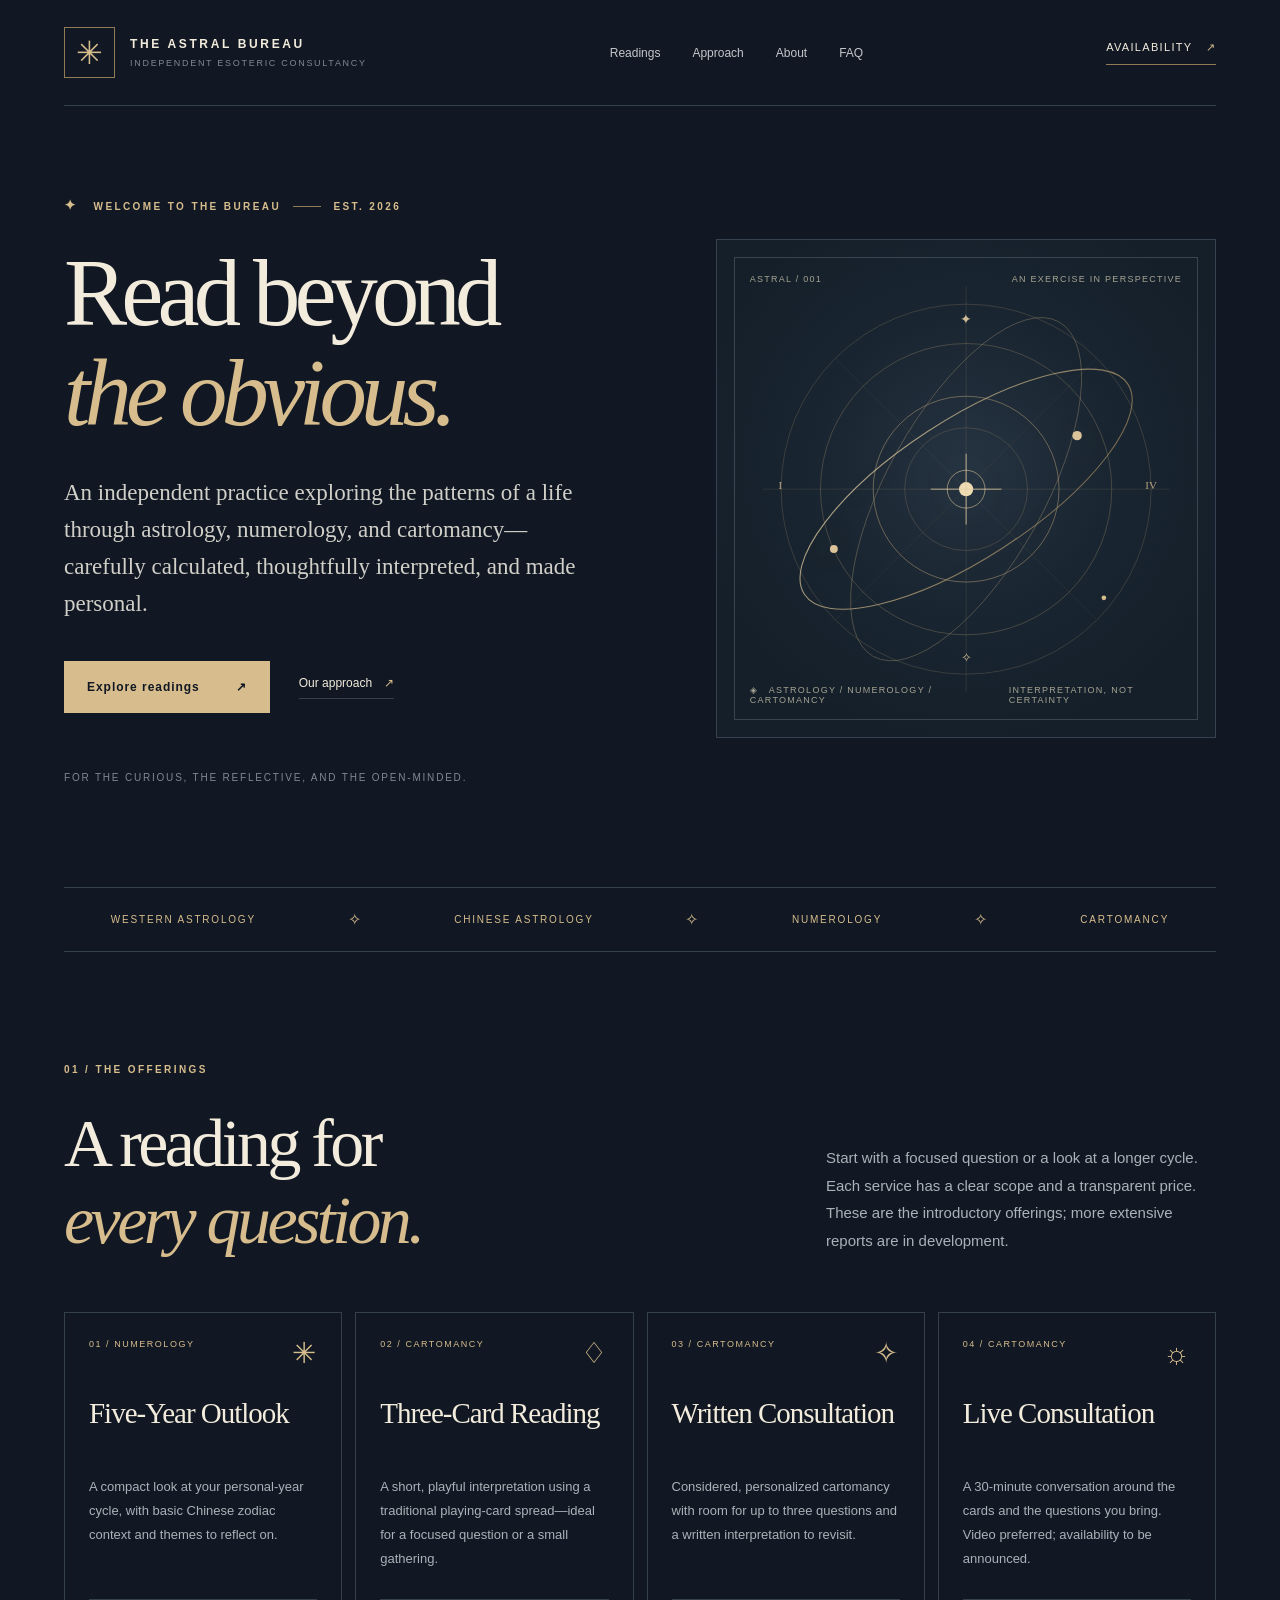
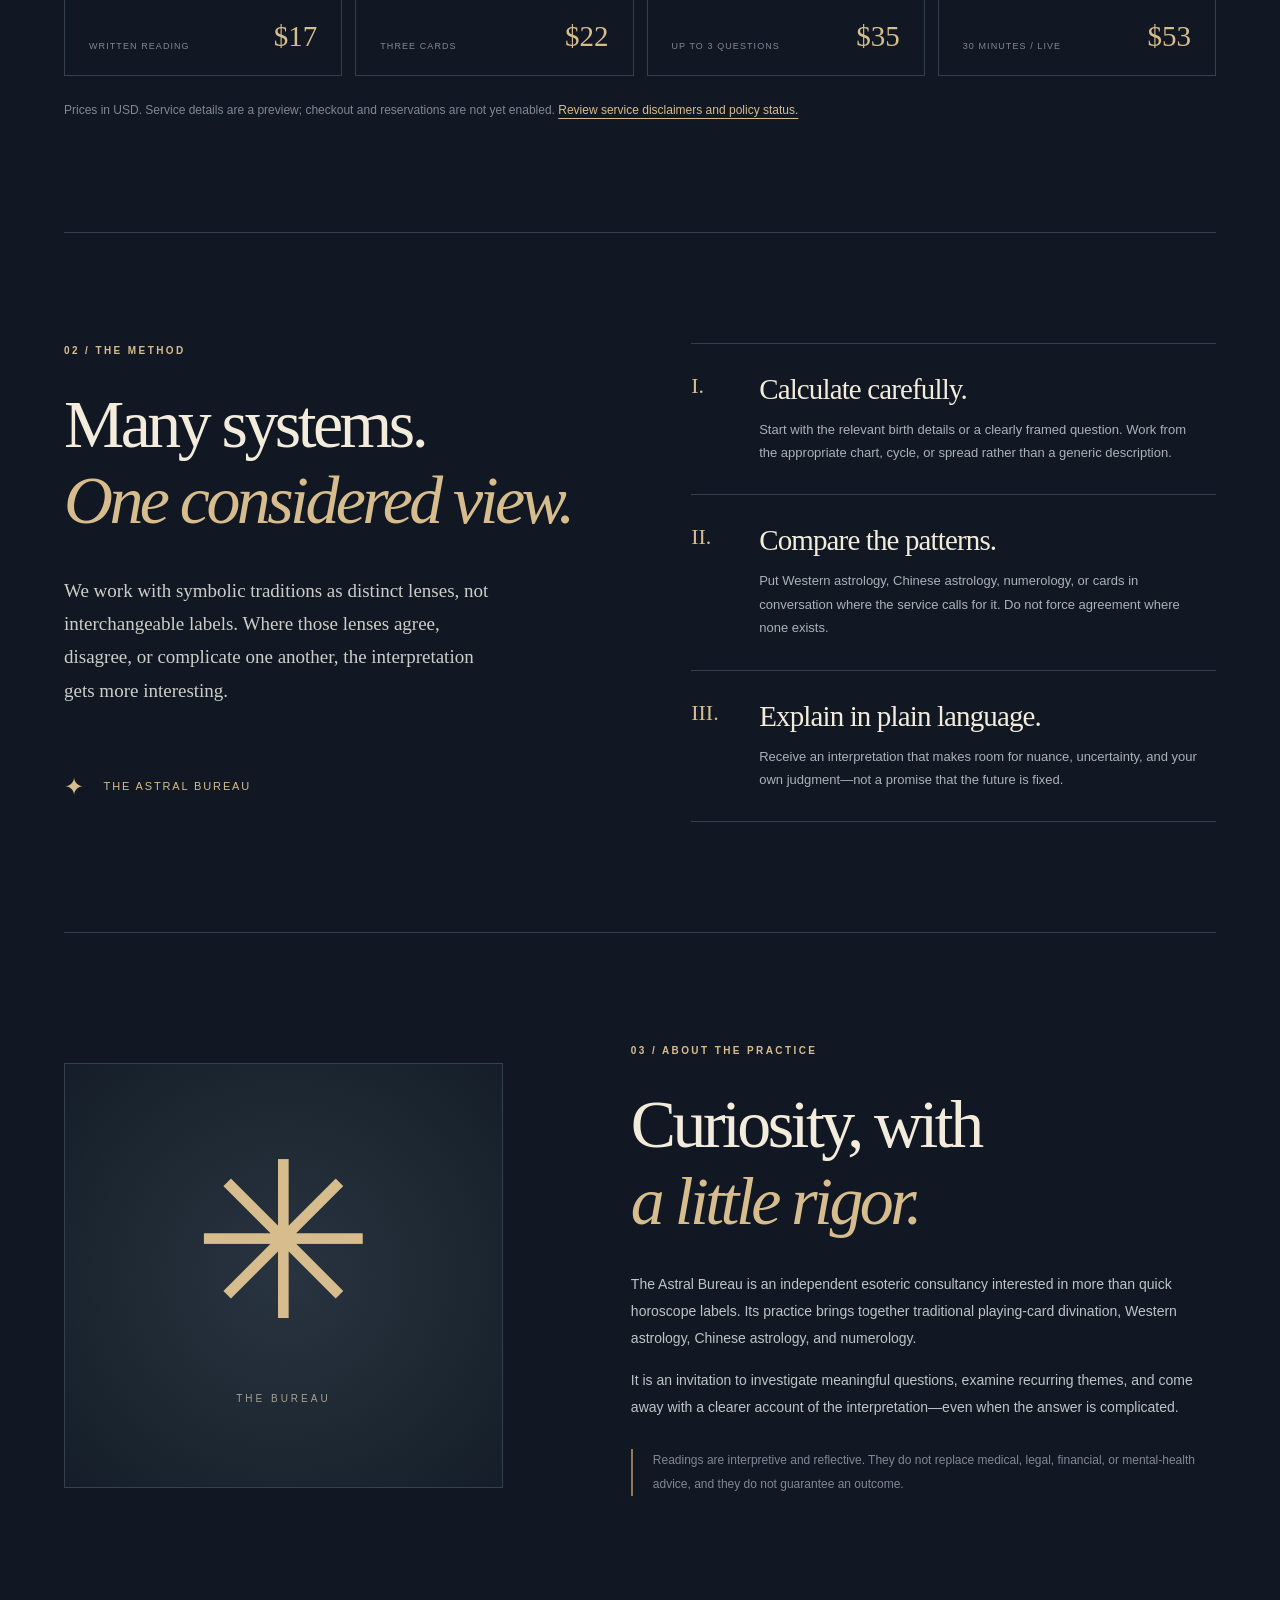
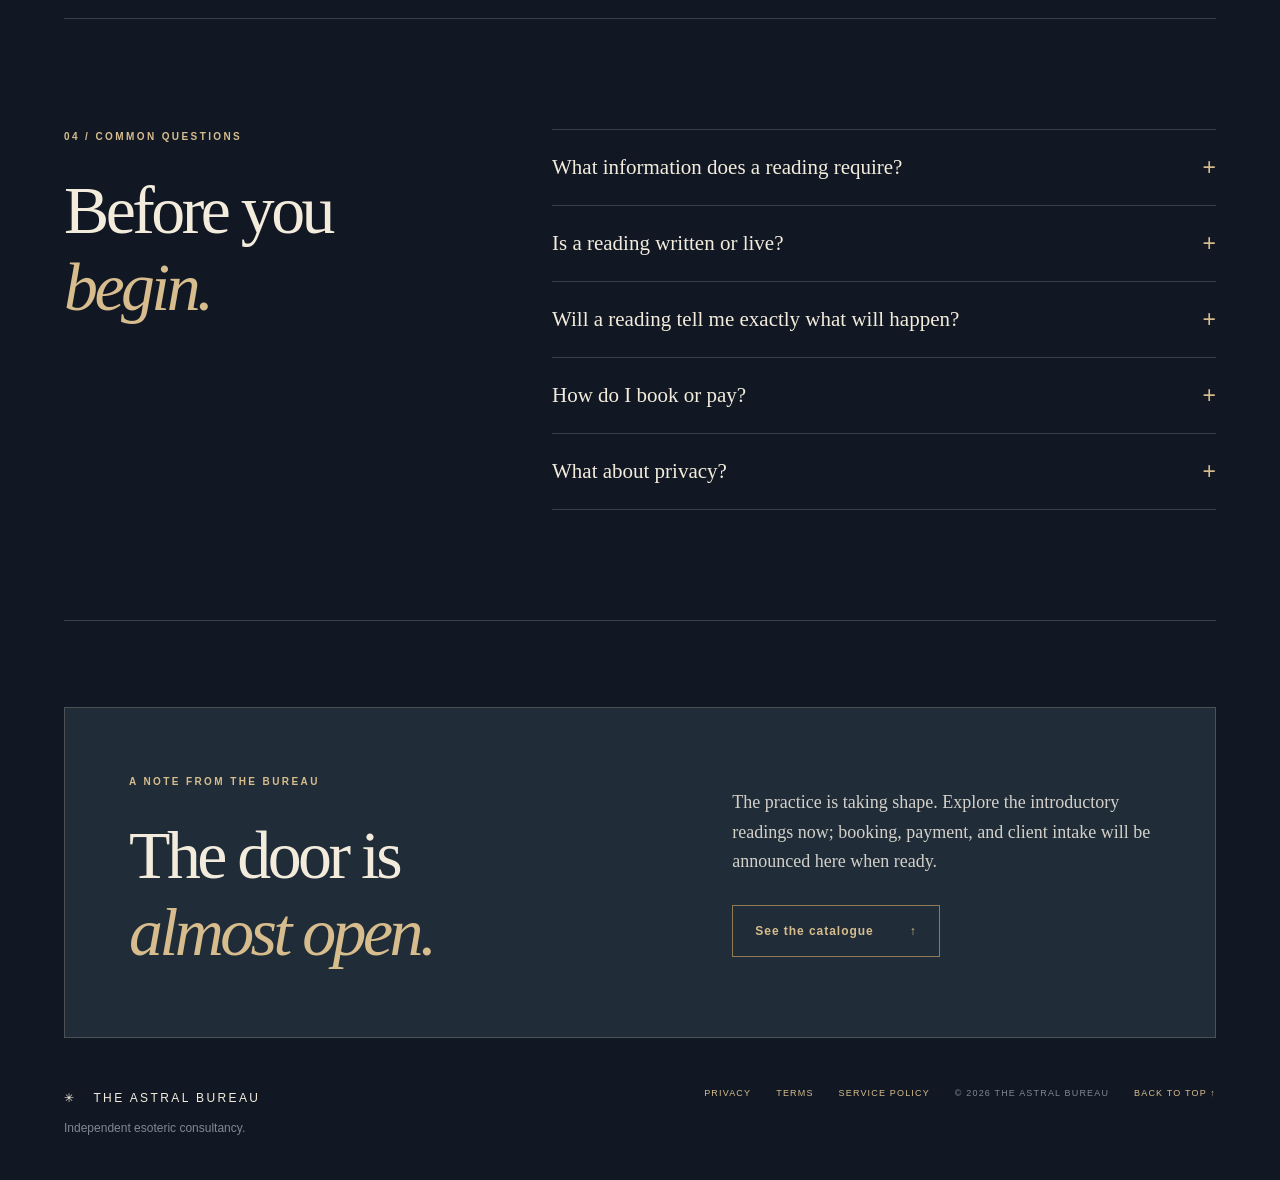
==== commit 2361ea1d: "Test Cloudflare automatic deployment after Git reconnect" ====
--- a/index.html
+++ b/index.html
@@ -13,6 +13,7 @@
   <link rel="canonical" href="https://astralbureau.com/">
   <title>The Astral Bureau | Astrology, Numerology &amp; Cartomancy</title>
   <link rel="stylesheet" href="style.css">
+  <!-- Git auto-deploy verification: 2026-11-26 -->
 </head>
 <body>
   <a class="skip-link" href="#main">Skip to content</a>
--- a/style.css
+++ b/style.css
@@ -4,3 +4,7 @@
 @media(max-width:720px){.site-frame{padding:0 21px}.site-header{padding:20px 0;min-height:0;align-items:start;flex-wrap:wrap}.brand-mark{width:46px;height:46px}.brand-copy strong{font-size:11px}.brand-copy small{font-size:8px}.nav{order:2;width:100%;display:flex;justify-content:space-between;gap:12px;padding-top:13px}.nav a{font-size:12px}.hero{grid-template-columns:1fr;padding:66px 0 68px;min-height:0;gap:48px}.hero h1{font-size:clamp(56px,12vw,86px)}.hero-art{height:min(86vw,490px)}.hero-aside{margin-top:36px}.art-topline,.art-bottomline{font-size:7px;left:27px;right:27px}.ribbon{gap:14px;padding:20px 5px}.ribbon span:nth-child(even){display:none}.section{padding:76px 0}.section-heading,.approach,.about,.faq,.closing{display:grid;grid-template-columns:1fr;gap:33px}.section-heading{margin-bottom:36px}.section-intro{max-width:600px}.services-grid{grid-template-columns:1fr 1fr}.about-decoration{height:250px;max-width:100%}.about-decoration span{font-size:130px}.closing{margin-top:55px;padding:42px 25px}.footer{flex-direction:column;gap:28px}.footer-right{gap:15px}.approach-signature{margin-top:36px}.faq-title{margin-bottom:0}}
 @media(max-width:490px){.brand-copy strong{font-size:10px;letter-spacing:.12em}.brand-copy small{font-size:7px;letter-spacing:.12em}.nav a{font-size:11px}.hero-actions{gap:22px}.hero-art{height:360px}.services-grid{grid-template-columns:1fr}.service-card{min-height:0}.service-card p{margin-bottom:34px}.service-card h3{font-size:30px}.ribbon{justify-content:center;font-size:8px}.section h2,.closing h2{font-size:clamp(45px,10vw,65px)}}
 @media(prefers-reduced-motion:reduce){html{scroll-behavior:auto}*,*:before,*:after{transition:none!important}}
+
+/* Legal / policy pages */
+.legal-header{display:flex;justify-content:space-between;align-items:center;gap:30px;border-bottom:1px solid var(--line);padding:26px 0}.legal-nav{display:flex;gap:clamp(14px,3vw,35px);align-items:center;flex-wrap:wrap}.legal-nav a{color:var(--muted);font-size:12px}.legal-nav a:hover,.legal-copy a:hover,.legal-footer a:hover{color:var(--gold)}.legal-main{max-width:900px;padding:clamp(75px,9vw,126px) 0 110px;margin:auto}.legal-title{font-size:clamp(54px,8vw,92px);letter-spacing:-.05em;margin:0 0 20px;line-height:1.04}.legal-subtitle{font-family:Georgia,serif;color:#d1cabb;font-size:clamp(17px,2.3vw,24px);line-height:1.55;margin-bottom:28px}.legal-metadata{display:flex;gap:25px;color:var(--gold);font-size:11px;letter-spacing:.1em;text-transform:uppercase;border-top:1px solid var(--line);padding:20px 0 28px;flex-wrap:wrap}.legal-notice{padding:22px 25px;border-left:2px solid var(--gold);background:var(--ink2);font-size:14px;color:#ccd1d3;line-height:1.75;margin:9px 0 52px}.legal-notice strong{color:var(--paper)}.legal-copy h2{font-size:clamp(26px,3.6vw,36px);line-height:1.23;letter-spacing:-.025em;margin:47px 0 18px}.legal-copy p,.legal-copy li{font-size:15px;line-height:1.85;color:#c0c7cb}.legal-copy p{margin:0 0 20px}.legal-copy a,.services-note a{color:var(--gold);text-decoration:underline;text-underline-offset:4px}.legal-copy ul{padding-left:23px;margin-bottom:22px}.legal-copy li{padding-left:6px;margin-bottom:9px}.legal-footer{display:flex;justify-content:space-between;gap:20px;border-top:1px solid var(--line);padding:35px 0 45px;flex-wrap:wrap;color:var(--quiet);font-size:11px;letter-spacing:.1em}.legal-footer span:first-child{color:var(--gold)}.legal-footer a{color:var(--muted)}.footer-right{row-gap:12px}.footer-right a{white-space:nowrap}
+@media(max-width:720px){.legal-header{align-items:start;flex-direction:column;gap:23px}.legal-nav{gap:14px}.legal-nav a{font-size:11px}.legal-main{padding:72px 0 78px}.legal-footer{flex-direction:column;gap:19px}.legal-notice{padding:20px 18px}.legal-copy h2{margin-top:35px}}
